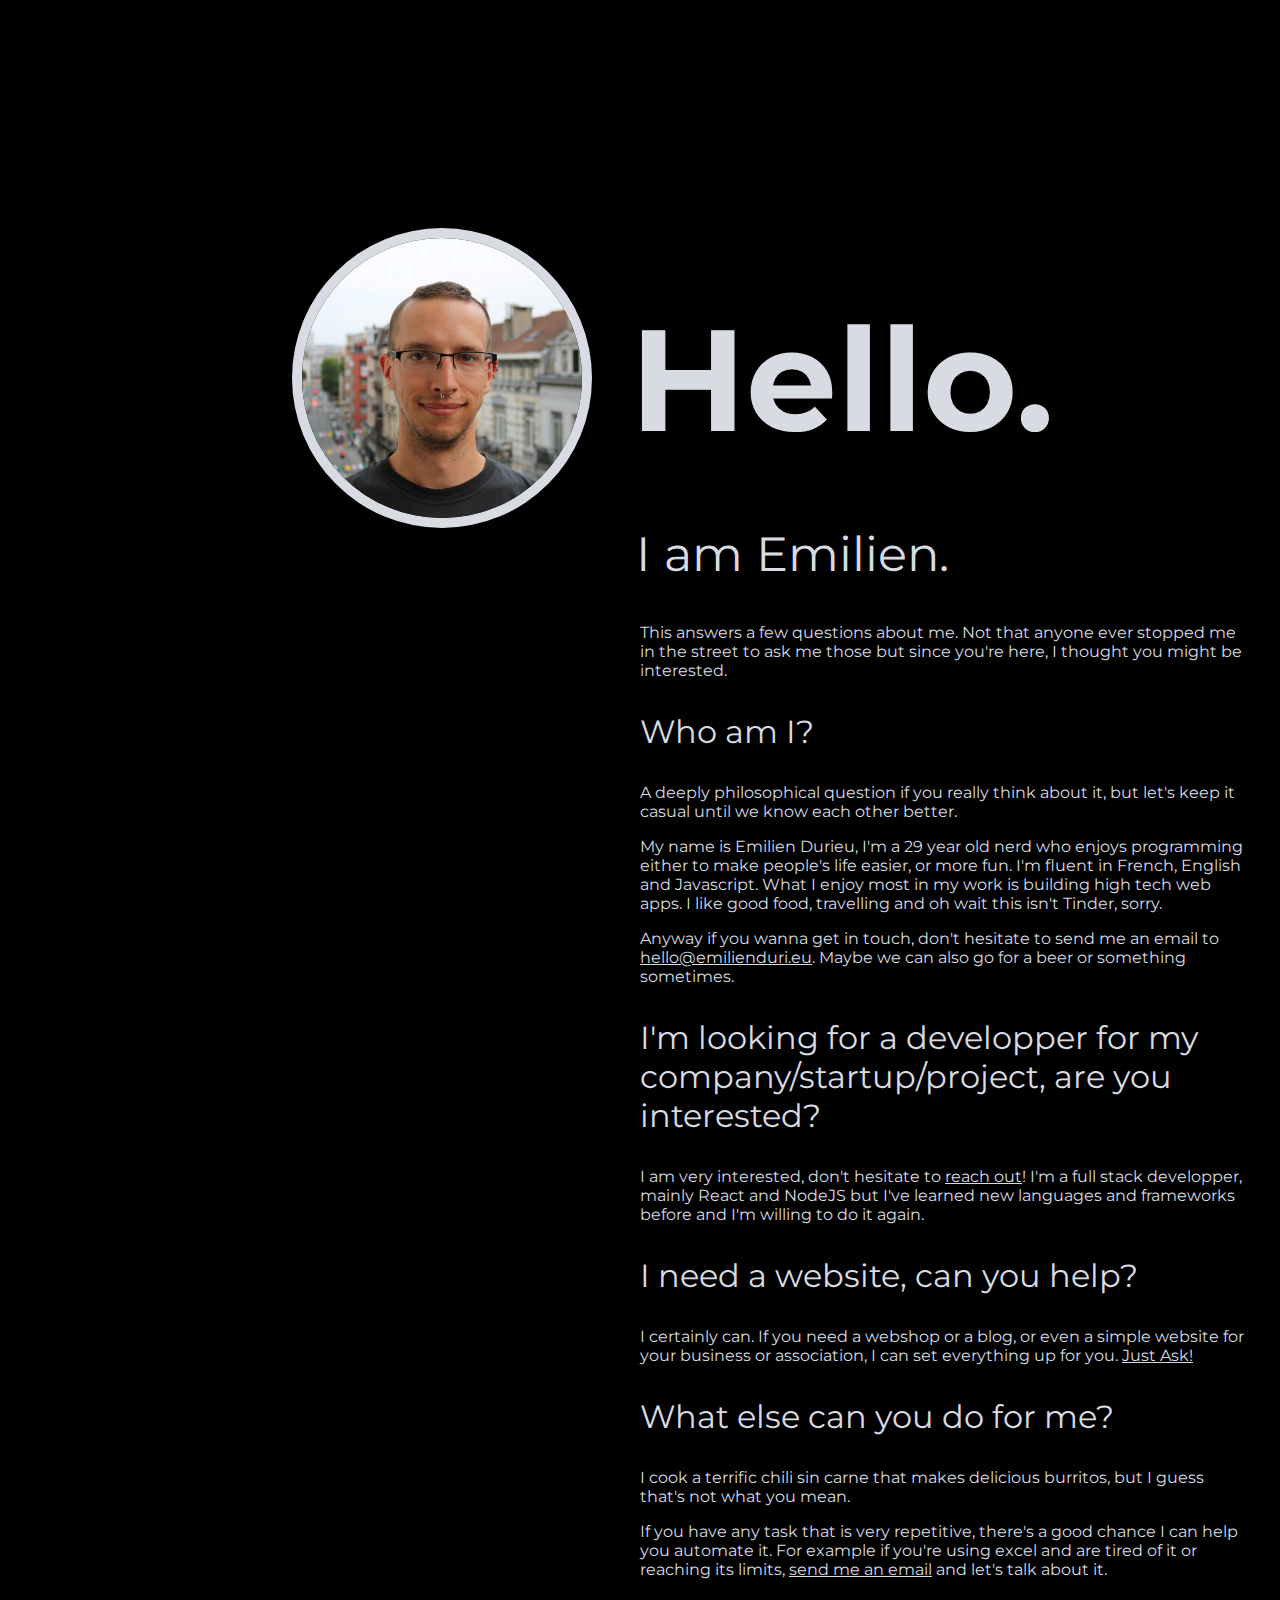
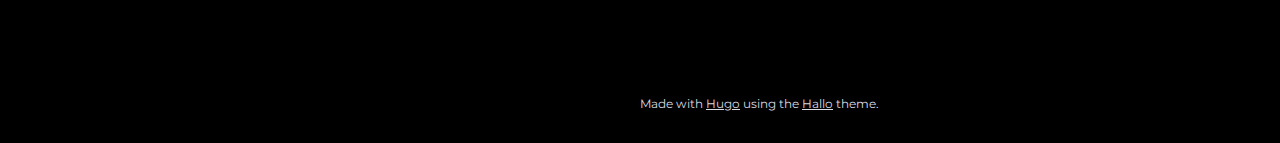
==== index.html @ 4c17c82b "rebuilding site lundi 4 mai 2020, 03:08:09 (UTC+0200)" ====
<!DOCTYPE html>
<html lang="en-us"><head>
	<meta name="generator" content="Hugo 0.69.2" />
    <meta charset="UTF-8">
    <meta name="viewport" content="width=device-width, initial-scale=1.0">
        <meta name="description" content="">

    <title>
            Emilien Durieu
    </title>

    
    <link rel="stylesheet" href="/css/style.css">

    <link rel="stylesheet" href="https://fonts.googleapis.com/css?family=Montserrat:400,700">
    <link rel="stylesheet" href="https://use.fontawesome.com/releases/v5.8.1/css/all.css" integrity="sha384-50oBUHEmvpQ+1lW4y57PTFmhCaXp0ML5d60M1M7uH2+nqUivzIebhndOJK28anvf" crossorigin="anonymous">

    
    <link rel="apple-touch-icon" sizes="180x180" href="/apple-touch-icon.png">
    <link rel="icon" type="image/png" sizes="32x32" href="/favicon-32x32.png">
    <link rel="icon" type="image/png" sizes="16x16" href="/favicon-16x16.png">
    <link rel="manifest" href="/site.webmanifest">

    
    <link href="/index.xml" rel="alternate" type="application/rss+xml" title="Emilien Durieu" />

    
        
    
</head>
<body>

<main>
    <div class="block introduction">
        <div class="column left">
            <img src="images/portrait.jpg" class="portrait" alt="Portrait" />
        </div>
        <div class="column right"><h1>Hello.</h1><h2>I am Emilien.</h2>
            <p><header>
  <p>This answers a few questions about me. Not that anyone ever stopped me in the street to ask me those but since
    you're here, I thought you might be
    interested.</p>
</header>
<section>
  <h3>Who am I?</h3>
  <p>A deeply philosophical question if you really think about it, but let's keep it casual until we know each other
    better.</p>
  <p>My name is Emilien Durieu, I'm a 29 year old nerd who enjoys programming either to make people's life easier,
    or
    more fun. I'm fluent in French, English and Javascript.
    What I enjoy most in my work is building high tech web apps.
    I like good food, travelling and oh wait this isn't Tinder, sorry.
  </p>
  <p>Anyway if you wanna get in touch, don't hesitate to send me an email
    to
    <a
      href="mailto:hello@emilienduri.eu?subject=I%20have%20a%20problem%20that%20I%20think%20can%20be%20solved%20by%20a%20programmer">hello@emilienduri.eu</a>.
    Maybe we can also go for a beer or something sometimes.
  </p>
</section>
<section>
  <h3>I'm looking for a developper for my company/startup/project, are you interested?</h3>
  <p>I am very interested, don't hesitate to <a href="mailto:hello@emilienduri.eu?subject=">reach out</a>! I'm a
    full
    stack developper, mainly React and NodeJS but I've learned new languages and frameworks before and I'm willing
    to do it again.</p>
</section>
<section>
  <h3>I need a website, can you help?</h3>
  <p>I certainly can. If you need a webshop or a blog, or even a simple website for your business or association, I
    can set everything up for you. <a href="mailto:hello@emilienduri.eu?subject=Put%20me%20on%20the%20Internet">Just
      Ask!</a></p>
</section>
<section>
  <h3>What else can you do for me?</h3>
  <p>I cook a terrific chili sin carne that makes delicious burritos, but I guess that's not what you mean.</p>
  <p>If you have any task that is very repetitive, there's a good chance I can help you automate it. For example if
    you're using
    excel and are tired of it or reaching its limits, <a
      href="mailto:hello@emilienduri.eu?subject=Bloody%20Exc-hell">send me an email</a> and let's talk about it.</p>
</section>
</p>

            <div class="links"><a rel="me" href="https://github.com/EmilienD" title="Github">
                        <span class="fab fa-github"></span>
                    </a><a rel="me" href="www.linkedin.com/in/emilien-durieu-802105133" title="LinkedIn">
                        <span class="fab fa-linkedin"></span>
                    </a></div>
        </div>
    </div></main>

<footer>
    <div class="column"></div>
    <div class="column">
        Made with <a href='https://gohugo.io'>Hugo</a> using the <a href='https://github.com/EmielH/hallo-hugo/'>Hallo</a> theme.
    </div>
</footer></body>
</html>
---- css/style.css ----
html,body{color:#D8DBE2;margin:1rem;padding:0}html{font-family:Montserrat,"Helvetica Neue","Segoe UI",Helvetica,Arial,sans-serif;font-size:16px;overflow-y:auto}body{background-color:#000}a{-webkit-transition:color 0.2s ease-out;-moz-transition:color 0.2s ease-out;transition:color 0.2s ease-out;color:#D8DBE2}a:hover{color:#58A4B0}h1{font-size:9rem}h2{font-size:3rem;font-weight:normal}h3{font-size:2rem;font-weight:normal}@media screen and (max-width: 992px){h1{font-size:15vw}h2{font-size:2.5rem}}img.portrait{box-sizing:border-box;border-radius:50%;border:10px solid #D8DBE2;margin:2em 3em;width:100%;height:auto;max-width:300px;max-height:300px}.column{flex:1}main .block{display:flex}main .block.introduction{margin-top:20vh;min-height:calc(100vh - 20vh)}main .column.left{text-align:end}main .column.right h1{margin-left:-10px;margin-bottom:0.4em}main .column.right h2{margin-left:-4px;margin-top:0}main .column.right .links{margin-top:2.5rem;font-size:1.5rem}main .column.right .links a{margin-right:0.5rem;text-decoration:none}@media screen and (max-width: 992px){main .block{flex-direction:column}main .block.introduction{margin-top:0}main .column.left{text-align:center}main .column.right h1{margin-top:0}main img.portrait{margin:0}}footer{display:flex;margin-top:3rem;font-size:0.75rem}@media screen and (max-width: 992px){footer{flex-direction:column}}
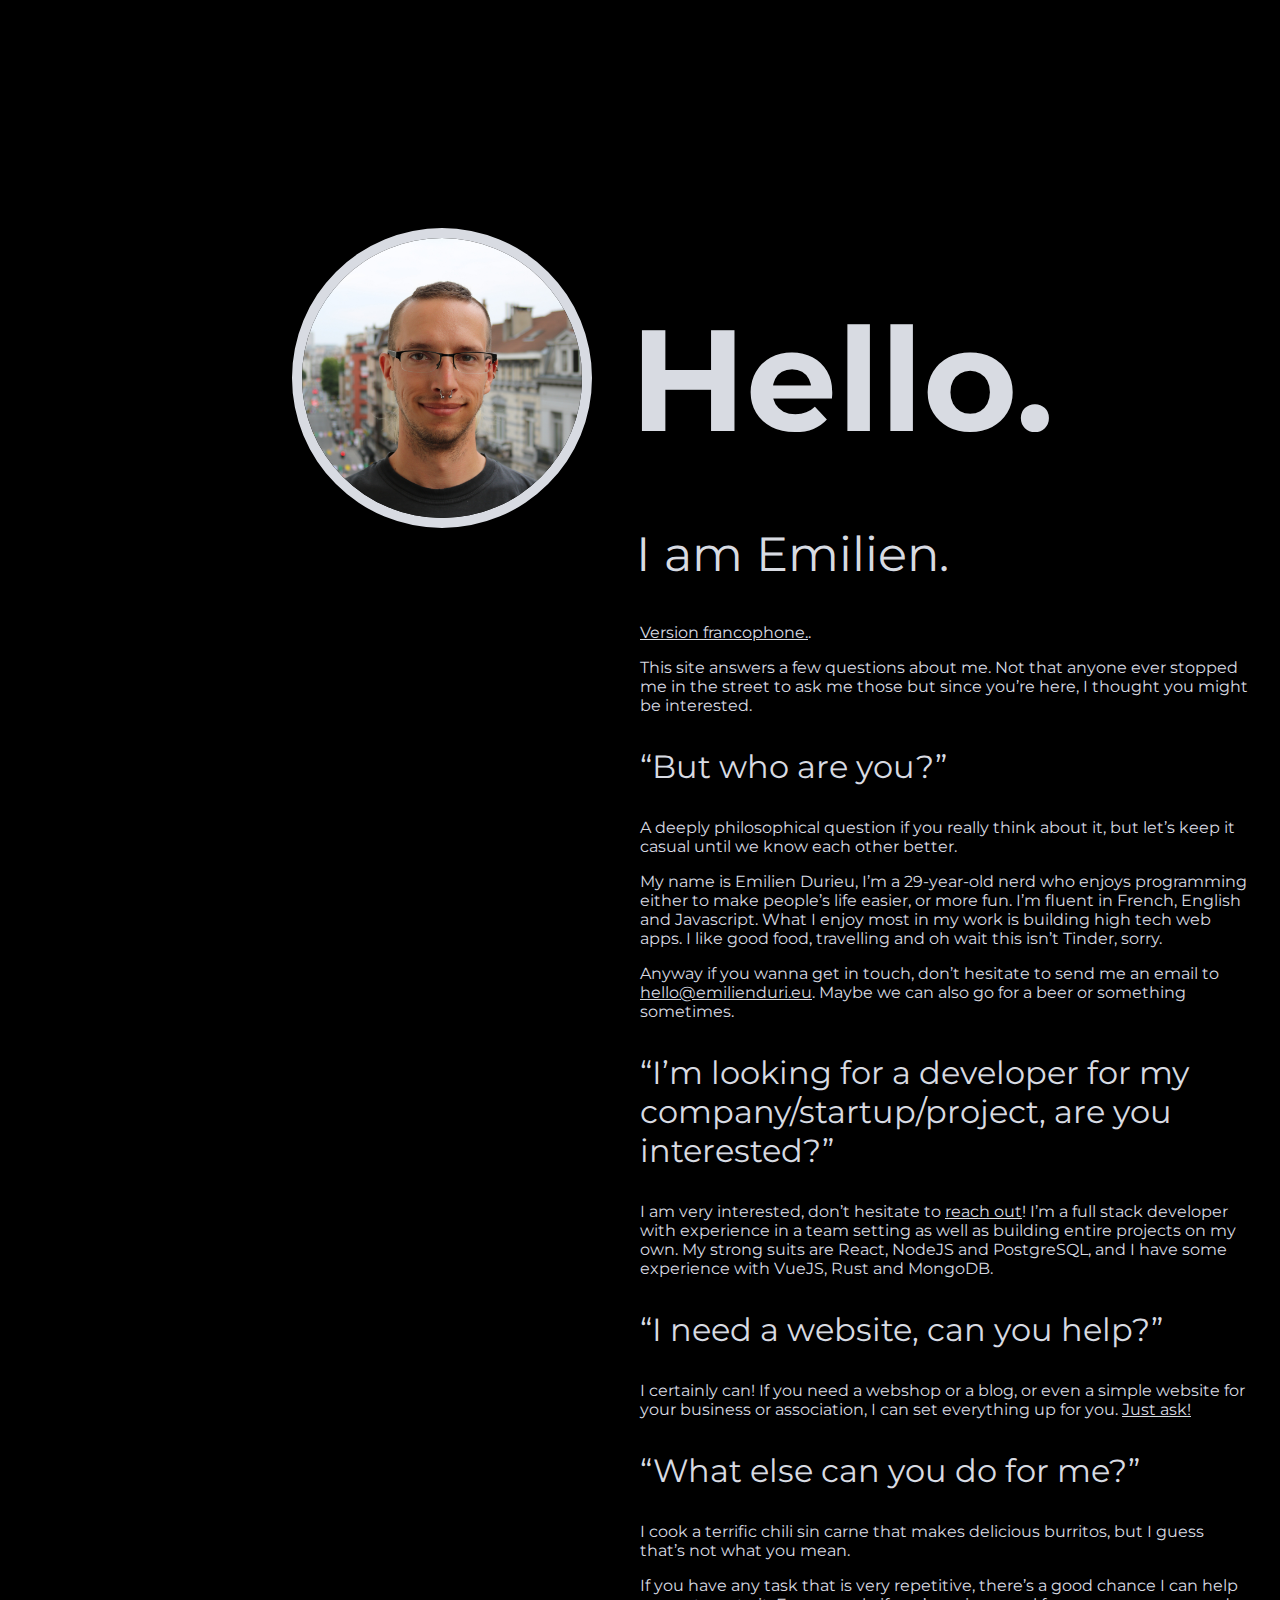
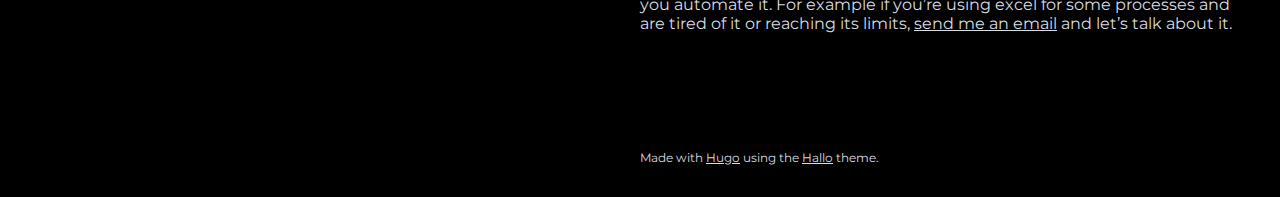
==== commit 119b0d82: "rebuilding site lundi 4 mai 2020, 13:33:32 (UTC+0200)" ====
--- a/index.html
+++ b/index.html
@@ -36,49 +36,35 @@
             <img src="images/portrait.jpg" class="portrait" alt="Portrait" />
         </div>
         <div class="column right"><h1>Hello.</h1><h2>I am Emilien.</h2>
-            <p><header>
-  <p>This answers a few questions about me. Not that anyone ever stopped me in the street to ask me those but since
-    you're here, I thought you might be
-    interested.</p>
-</header>
-<section>
-  <h3>Who am I?</h3>
-  <p>A deeply philosophical question if you really think about it, but let's keep it casual until we know each other
-    better.</p>
-  <p>My name is Emilien Durieu, I'm a 29 year old nerd who enjoys programming either to make people's life easier,
-    or
-    more fun. I'm fluent in French, English and Javascript.
-    What I enjoy most in my work is building high tech web apps.
-    I like good food, travelling and oh wait this isn't Tinder, sorry.
-  </p>
-  <p>Anyway if you wanna get in touch, don't hesitate to send me an email
-    to
-    <a
-      href="mailto:hello@emilienduri.eu?subject=I%20have%20a%20problem%20that%20I%20think%20can%20be%20solved%20by%20a%20programmer">hello@emilienduri.eu</a>.
-    Maybe we can also go for a beer or something sometimes.
-  </p>
-</section>
-<section>
-  <h3>I'm looking for a developper for my company/startup/project, are you interested?</h3>
-  <p>I am very interested, don't hesitate to <a href="mailto:hello@emilienduri.eu?subject=">reach out</a>! I'm a
-    full
-    stack developper, mainly React and NodeJS but I've learned new languages and frameworks before and I'm willing
-    to do it again.</p>
-</section>
-<section>
-  <h3>I need a website, can you help?</h3>
-  <p>I certainly can. If you need a webshop or a blog, or even a simple website for your business or association, I
-    can set everything up for you. <a href="mailto:hello@emilienduri.eu?subject=Put%20me%20on%20the%20Internet">Just
-      Ask!</a></p>
-</section>
-<section>
-  <h3>What else can you do for me?</h3>
-  <p>I cook a terrific chili sin carne that makes delicious burritos, but I guess that's not what you mean.</p>
-  <p>If you have any task that is very repetitive, there's a good chance I can help you automate it. For example if
-    you're using
-    excel and are tired of it or reaching its limits, <a
-      href="mailto:hello@emilienduri.eu?subject=Bloody%20Exc-hell">send me an email</a> and let's talk about it.</p>
-</section>
+            <p>
+<p><a href="/fr">Version francophone.</a>.</p>
+<p>This site answers a few questions about me. Not that anyone ever stopped me in the street to ask me those but since
+you&rsquo;re here, I thought you might be
+interested.</p>
+<h3 id="but-who-are-you">&ldquo;But who are you?&rdquo;</h3>
+<p>A deeply philosophical question if you really think about it, but let&rsquo;s keep it casual until we know each other
+better.</p>
+<p>My name is Emilien Durieu, I&rsquo;m a 29-year-old nerd who enjoys programming either to make people&rsquo;s life easier,
+or more fun.
+I&rsquo;m fluent in French, English and Javascript.
+What I enjoy most in my work is building high tech web apps.
+I like good food, travelling and oh wait this isn&rsquo;t Tinder, sorry.</p>
+<p>Anyway if you wanna get in touch, don&rsquo;t hesitate to send me an email
+to <a href="mailto:hello@emilienduri.eu?subject=I%20have%20a%20problem%20that%20I%20think%20can%20be%20solved%20by%20a%20programmer">hello@emilienduri.eu</a>.
+Maybe we can also go for a beer or something sometimes.</p>
+<h3 id="im-looking-for-a-developer-for-my-companystartupproject-are-you-interested">&ldquo;I&rsquo;m looking for a developer for my company/startup/project, are you interested?&rdquo;</h3>
+<p>I am very interested, don&rsquo;t hesitate to <a href="mailto:hello@emilienduri.eu?subject=Looking%20for%20a%20dev">reach out</a>!
+I&rsquo;m a full stack developer with experience in a team setting as well as building entire projects on my own.
+My strong suits are React, NodeJS and PostgreSQL, and I have some experience with VueJS, Rust and MongoDB.</p>
+<h3 id="i-need-a-website-can-you-help">&ldquo;I need a website, can you help?&rdquo;</h3>
+<p>I certainly can! If you need a webshop or a blog, or even a simple website for your business or association, I
+can set everything up for you. <a href="mailto:hello@emilienduri.eu?subject=Put%20me%20on%20the%20Internet">Just ask!</a></p>
+<h3 id="what-else-can-you-do-for-me">&ldquo;What else can you do for me?&rdquo;</h3>
+<p>I cook a terrific chili sin carne that makes delicious burritos, but I guess that&rsquo;s not what you mean.</p>
+<p>If you have any task that is very repetitive, there&rsquo;s a good chance I can help you automate it.
+For example if you&rsquo;re using excel for some processes and are tired of it or reaching its limits, <a href="mailto:hello@emilienduri.eu?subject=Bloody%20Exc-hell">send me an email</a> and let&rsquo;s talk about it.</p>
+
+
 </p>
 
             <div class="links"><a rel="me" href="https://github.com/EmilienD" title="Github">
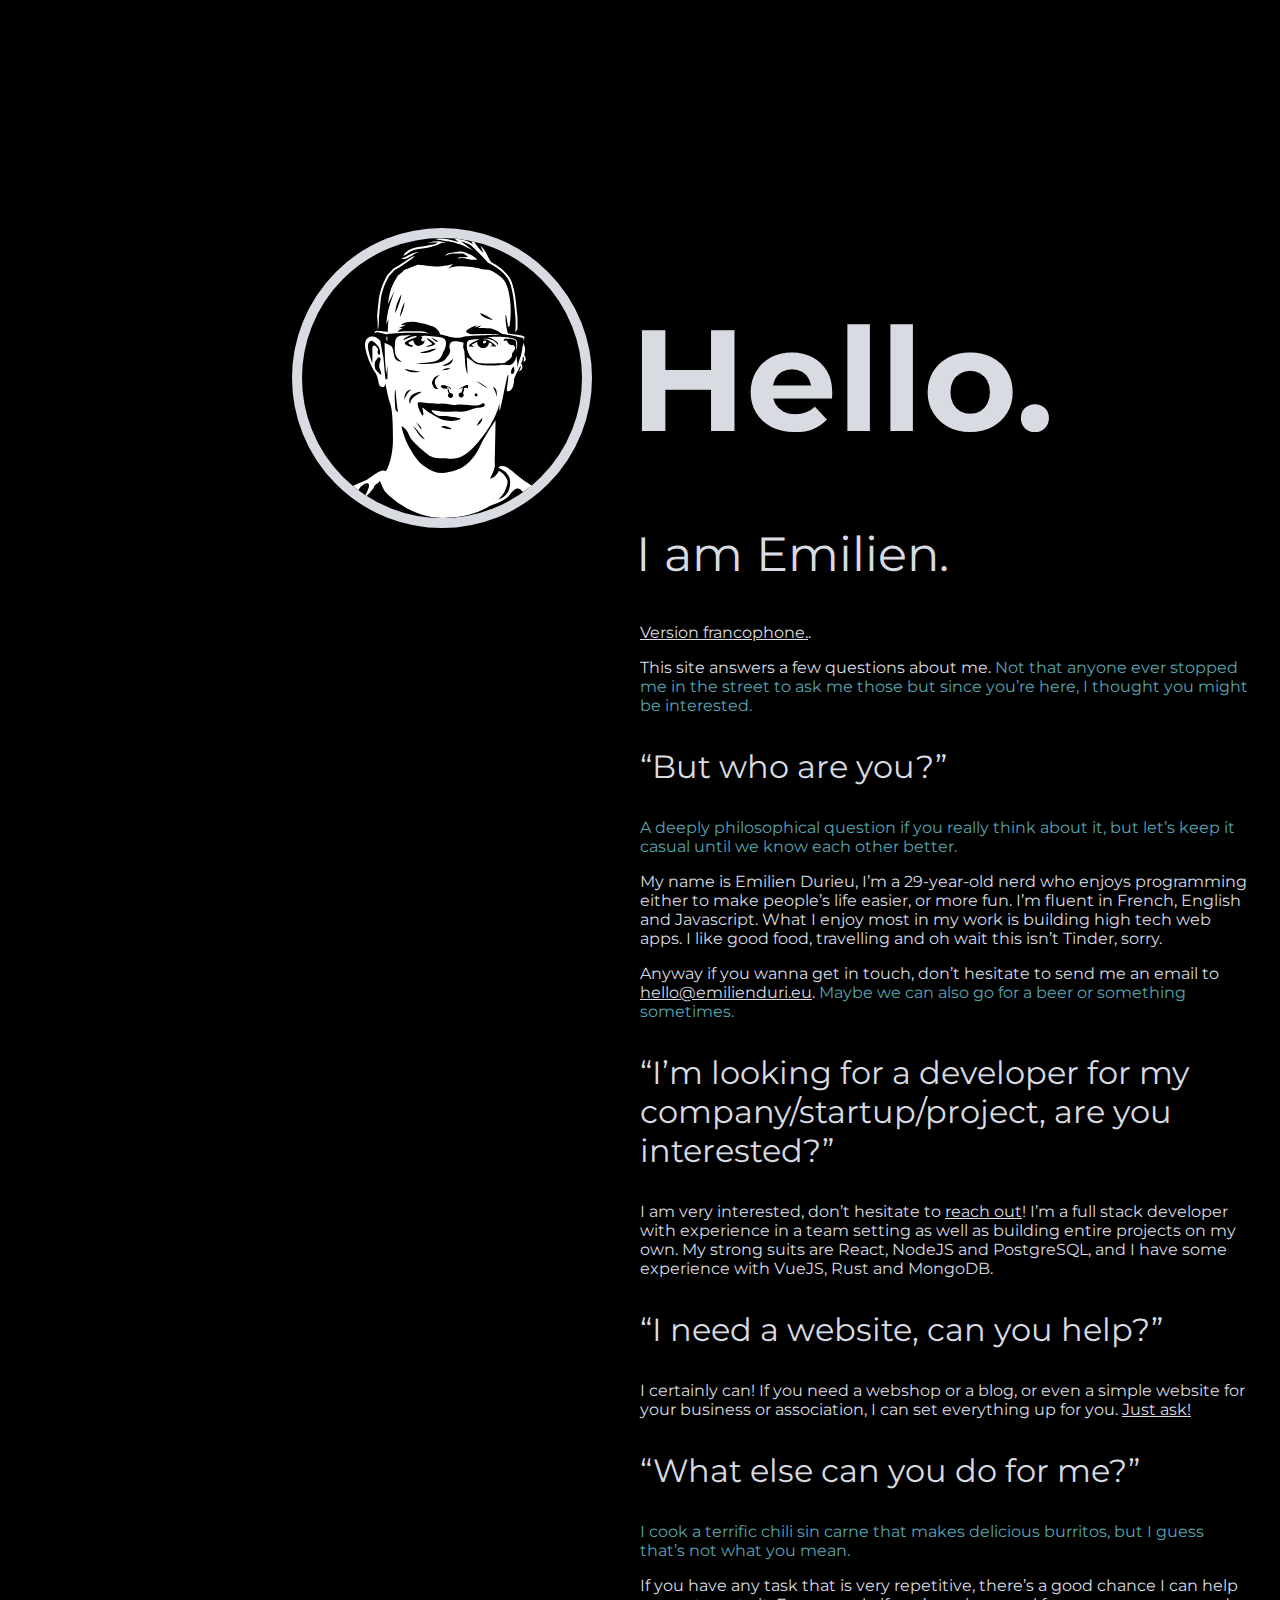
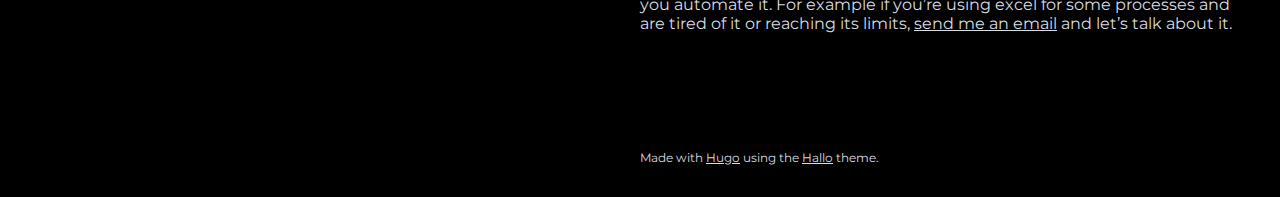
==== commit 55ba885a: "rebuilding site dimanche 10 mai 2020, 17:46:15 (UTC+0200)" ====
--- a/index.html
+++ b/index.html
@@ -31,27 +31,33 @@
 <body>
 
 <main>
-    <div class="block introduction">
-        <div class="column left">
-            <img src="images/portrait.jpg" class="portrait" alt="Portrait" />
-        </div>
-        <div class="column right"><h1>Hello.</h1><h2>I am Emilien.</h2>
-            <p>
+  <div class="block introduction">
+    <div class="column left">
+      <img src="/images/Emilien.svg" class="portrait" alt="Portrait" />
+    </div>
+    <div class="column right"><h1>Hello.</h1><h2>I am Emilien.</h2>
+      <p><style>
+  em {
+    font-style: normal;
+    color: #58A4B0;
+  }
+
+</style>
+
+
 <p><a href="/fr">Version francophone.</a>.</p>
-<p>This site answers a few questions about me. Not that anyone ever stopped me in the street to ask me those but since
-you&rsquo;re here, I thought you might be
-interested.</p>
+<p>This site answers a few questions about me.
+<em>Not that anyone ever stopped me in the street to ask me those but since you&rsquo;re here, I thought you might be interested.</em></p>
 <h3 id="but-who-are-you">&ldquo;But who are you?&rdquo;</h3>
-<p>A deeply philosophical question if you really think about it, but let&rsquo;s keep it casual until we know each other
-better.</p>
+<p><em>A deeply philosophical question if you really think about it, but let&rsquo;s keep it casual until we know each other better.</em></p>
 <p>My name is Emilien Durieu, I&rsquo;m a 29-year-old nerd who enjoys programming either to make people&rsquo;s life easier,
 or more fun.
 I&rsquo;m fluent in French, English and Javascript.
 What I enjoy most in my work is building high tech web apps.
 I like good food, travelling and oh wait this isn&rsquo;t Tinder, sorry.</p>
 <p>Anyway if you wanna get in touch, don&rsquo;t hesitate to send me an email
-to <a href="mailto:hello@emilienduri.eu?subject=I%20have%20a%20problem%20that%20I%20think%20can%20be%20solved%20by%20a%20programmer">hello@emilienduri.eu</a>.
-Maybe we can also go for a beer or something sometimes.</p>
+to <a href="mailto:hello@emilienduri.eu?subject=Looking%20for%20a%20dev">hello@emilienduri.eu</a>.
+<em>Maybe we can also go for a beer or something sometimes.</em></p>
 <h3 id="im-looking-for-a-developer-for-my-companystartupproject-are-you-interested">&ldquo;I&rsquo;m looking for a developer for my company/startup/project, are you interested?&rdquo;</h3>
 <p>I am very interested, don&rsquo;t hesitate to <a href="mailto:hello@emilienduri.eu?subject=Looking%20for%20a%20dev">reach out</a>!
 I&rsquo;m a full stack developer with experience in a team setting as well as building entire projects on my own.
@@ -60,20 +66,20 @@
 <p>I certainly can! If you need a webshop or a blog, or even a simple website for your business or association, I
 can set everything up for you. <a href="mailto:hello@emilienduri.eu?subject=Put%20me%20on%20the%20Internet">Just ask!</a></p>
 <h3 id="what-else-can-you-do-for-me">&ldquo;What else can you do for me?&rdquo;</h3>
-<p>I cook a terrific chili sin carne that makes delicious burritos, but I guess that&rsquo;s not what you mean.</p>
+<p><em>I cook a terrific chili sin carne that makes delicious burritos, but I guess that&rsquo;s not what you mean.</em></p>
 <p>If you have any task that is very repetitive, there&rsquo;s a good chance I can help you automate it.
 For example if you&rsquo;re using excel for some processes and are tired of it or reaching its limits, <a href="mailto:hello@emilienduri.eu?subject=Bloody%20Exc-hell">send me an email</a> and let&rsquo;s talk about it.</p>
 
 
 </p>
 
-            <div class="links"><a rel="me" href="https://github.com/EmilienD" title="Github">
-                        <span class="fab fa-github"></span>
-                    </a><a rel="me" href="www.linkedin.com/in/emilien-durieu-802105133" title="LinkedIn">
-                        <span class="fab fa-linkedin"></span>
-                    </a></div>
-        </div>
-    </div></main>
+      <div class="links"><a rel="me" href="https://github.com/EmilienD" title="Github">
+          <span class="fab fa-github"></span>
+        </a><a rel="me" href="www.linkedin.com/in/emilien-durieu-802105133" title="LinkedIn">
+          <span class="fab fa-linkedin"></span>
+        </a></div>
+    </div>
+  </div></main>
 
 <footer>
     <div class="column"></div>
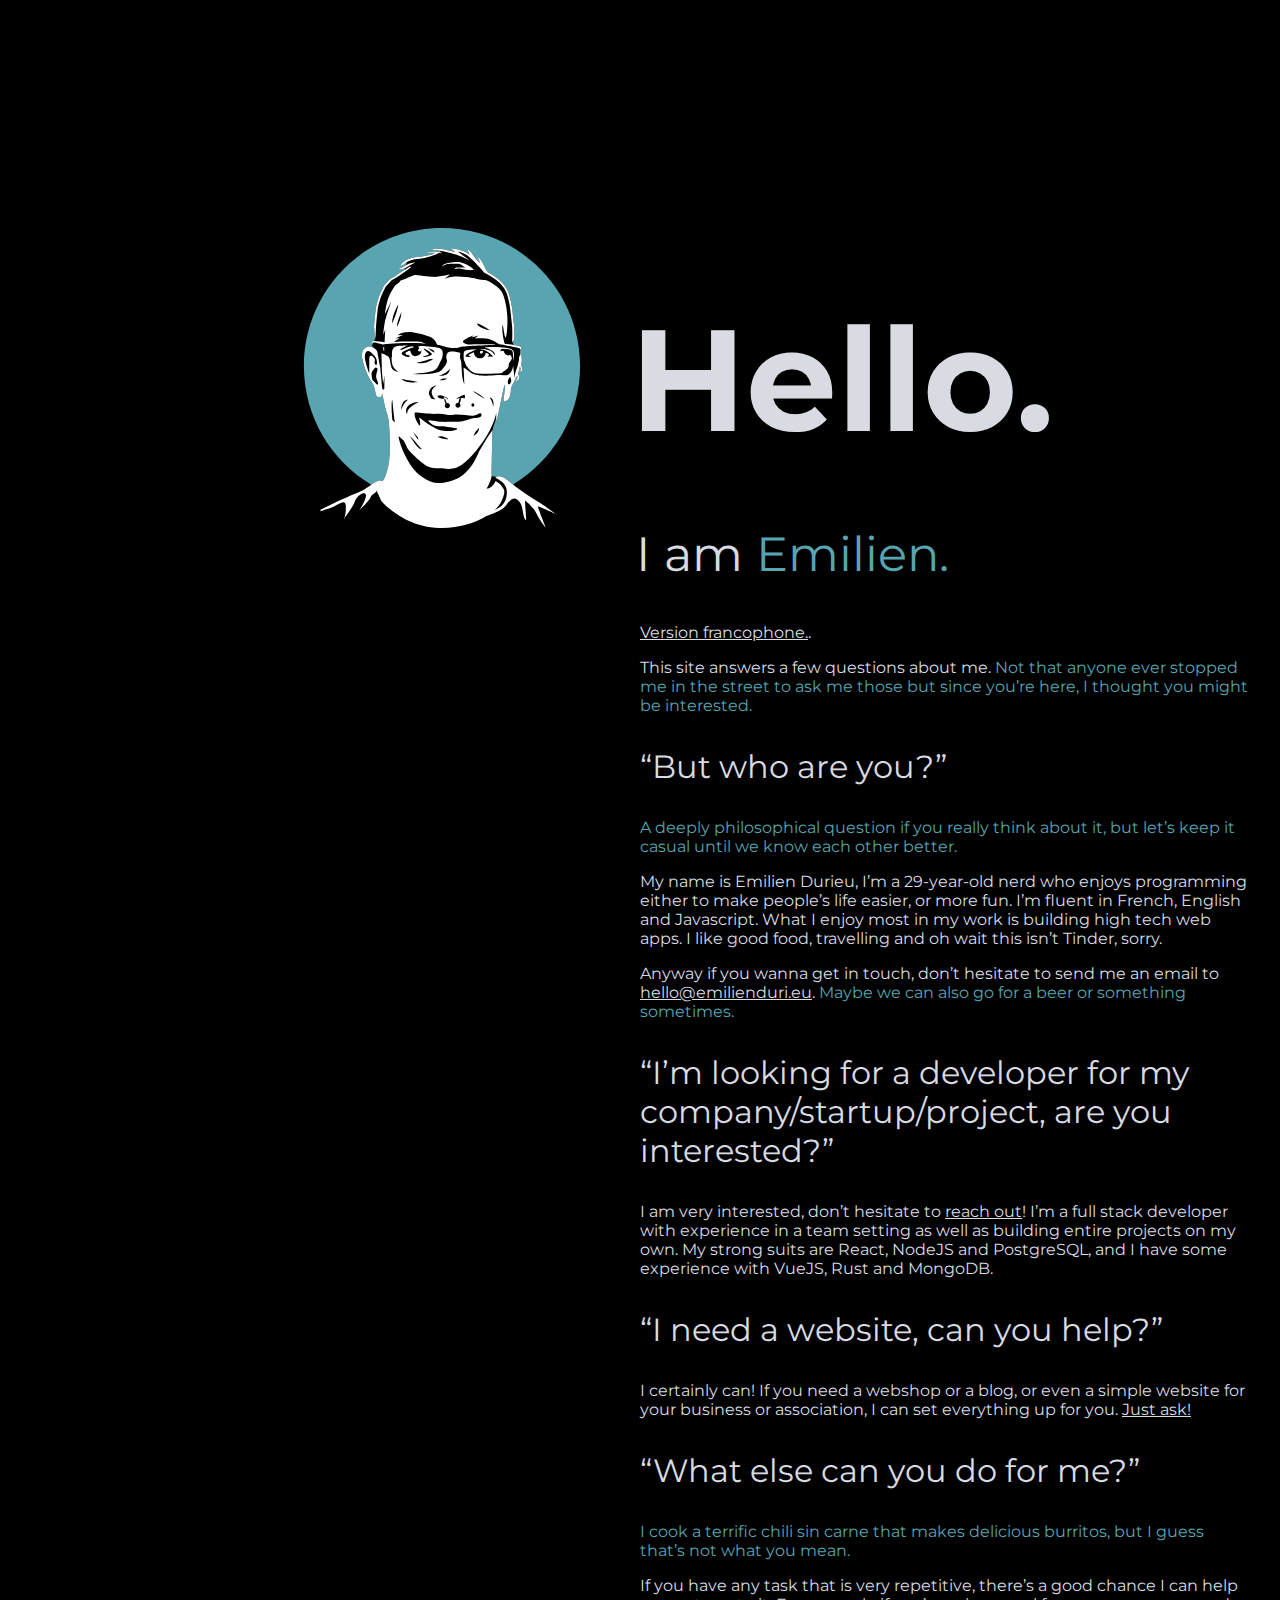
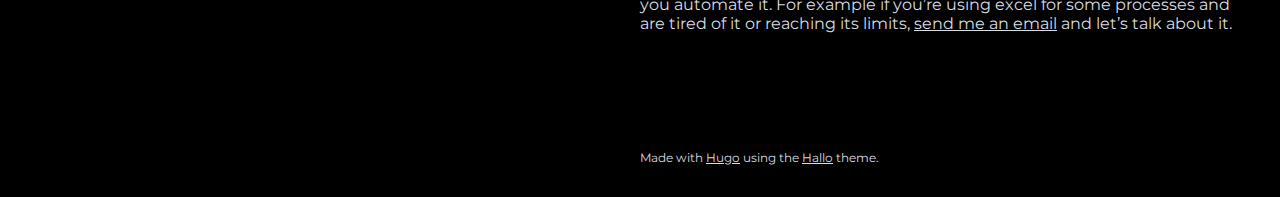
==== commit 579f9e99: "rebuilding site dimanche 10 mai 2020, 19:21:46 (UTC+0200)" ====
--- a/index.html
+++ b/index.html
@@ -33,18 +33,10 @@
 <main>
   <div class="block introduction">
     <div class="column left">
-      <img src="/images/Emilien.svg" class="portrait" alt="Portrait" />
+      <img src="/images/Emilien2coul.svg" class="portrait" alt="Portrait" />
     </div>
-    <div class="column right"><h1>Hello.</h1><h2>I am Emilien.</h2>
-      <p><style>
-  em {
-    font-style: normal;
-    color: #58A4B0;
-  }
-
-</style>
-
-
+    <div class="column right"><h1>Hello.</h1><h2>I am <em>Emilien.</em></h2>
+      <p>
 <p><a href="/fr">Version francophone.</a>.</p>
 <p>This site answers a few questions about me.
 <em>Not that anyone ever stopped me in the street to ask me those but since you&rsquo;re here, I thought you might be interested.</em></p>
--- a/css/style.css
+++ b/css/style.css
@@ -1 +1 @@
-html,body{color:#D8DBE2;margin:1rem;padding:0}html{font-family:Montserrat,"Helvetica Neue","Segoe UI",Helvetica,Arial,sans-serif;font-size:16px;overflow-y:auto}body{background-color:#000}a{-webkit-transition:color 0.2s ease-out;-moz-transition:color 0.2s ease-out;transition:color 0.2s ease-out;color:#D8DBE2}a:hover{color:#58A4B0}h1{font-size:9rem}h2{font-size:3rem;font-weight:normal}h3{font-size:2rem;font-weight:normal}@media screen and (max-width: 992px){h1{font-size:15vw}h2{font-size:2.5rem}}img.portrait{box-sizing:border-box;border-radius:50%;border:10px solid #D8DBE2;margin:2em 3em;width:100%;height:auto;max-width:300px;max-height:300px}.column{flex:1}main .block{display:flex}main .block.introduction{margin-top:20vh;min-height:calc(100vh - 20vh)}main .column.left{text-align:end}main .column.right h1{margin-left:-10px;margin-bottom:0.4em}main .column.right h2{margin-left:-4px;margin-top:0}main .column.right .links{margin-top:2.5rem;font-size:1.5rem}main .column.right .links a{margin-right:0.5rem;text-decoration:none}@media screen and (max-width: 992px){main .block{flex-direction:column}main .block.introduction{margin-top:0}main .column.left{text-align:center}main .column.right h1{margin-top:0}main img.portrait{margin:0}}footer{display:flex;margin-top:3rem;font-size:0.75rem}@media screen and (max-width: 992px){footer{flex-direction:column}}
+html,body{color:#D8DBE2;margin:1rem;padding:0}html{font-family:Montserrat,"Helvetica Neue","Segoe UI",Helvetica,Arial,sans-serif;font-size:16px;overflow-y:auto}body{background-color:#000}a{-webkit-transition:color 0.2s ease-out;-moz-transition:color 0.2s ease-out;transition:color 0.2s ease-out;color:#D8DBE2}a:hover{color:#58A4B0}h1{font-size:9rem}h2{font-size:3rem;font-weight:normal}h3{font-size:2rem;font-weight:normal}@media screen and (max-width: 992px){h1{font-size:15vw}h2{font-size:2.5rem}}img.portrait{box-sizing:border-box;margin:2em 3em;width:100%;height:auto;max-width:300px;max-height:300px}em{font-style:normal;color:#58A4B0}.column{flex:1}main .block{display:flex}main .block.introduction{margin-top:20vh;min-height:calc(100vh - 20vh)}main .column.left{text-align:end}main .column.right h1{margin-left:-10px;margin-bottom:0.4em}main .column.right h2{margin-left:-4px;margin-top:0}main .column.right .links{margin-top:2.5rem;font-size:1.5rem}main .column.right .links a{margin-right:0.5rem;text-decoration:none}@media screen and (max-width: 992px){main .block{flex-direction:column}main .block.introduction{margin-top:0}main .column.left{text-align:center}main .column.right h1{margin-top:0}main img.portrait{margin:0}}footer{display:flex;margin-top:3rem;font-size:0.75rem}@media screen and (max-width: 992px){footer{flex-direction:column}}
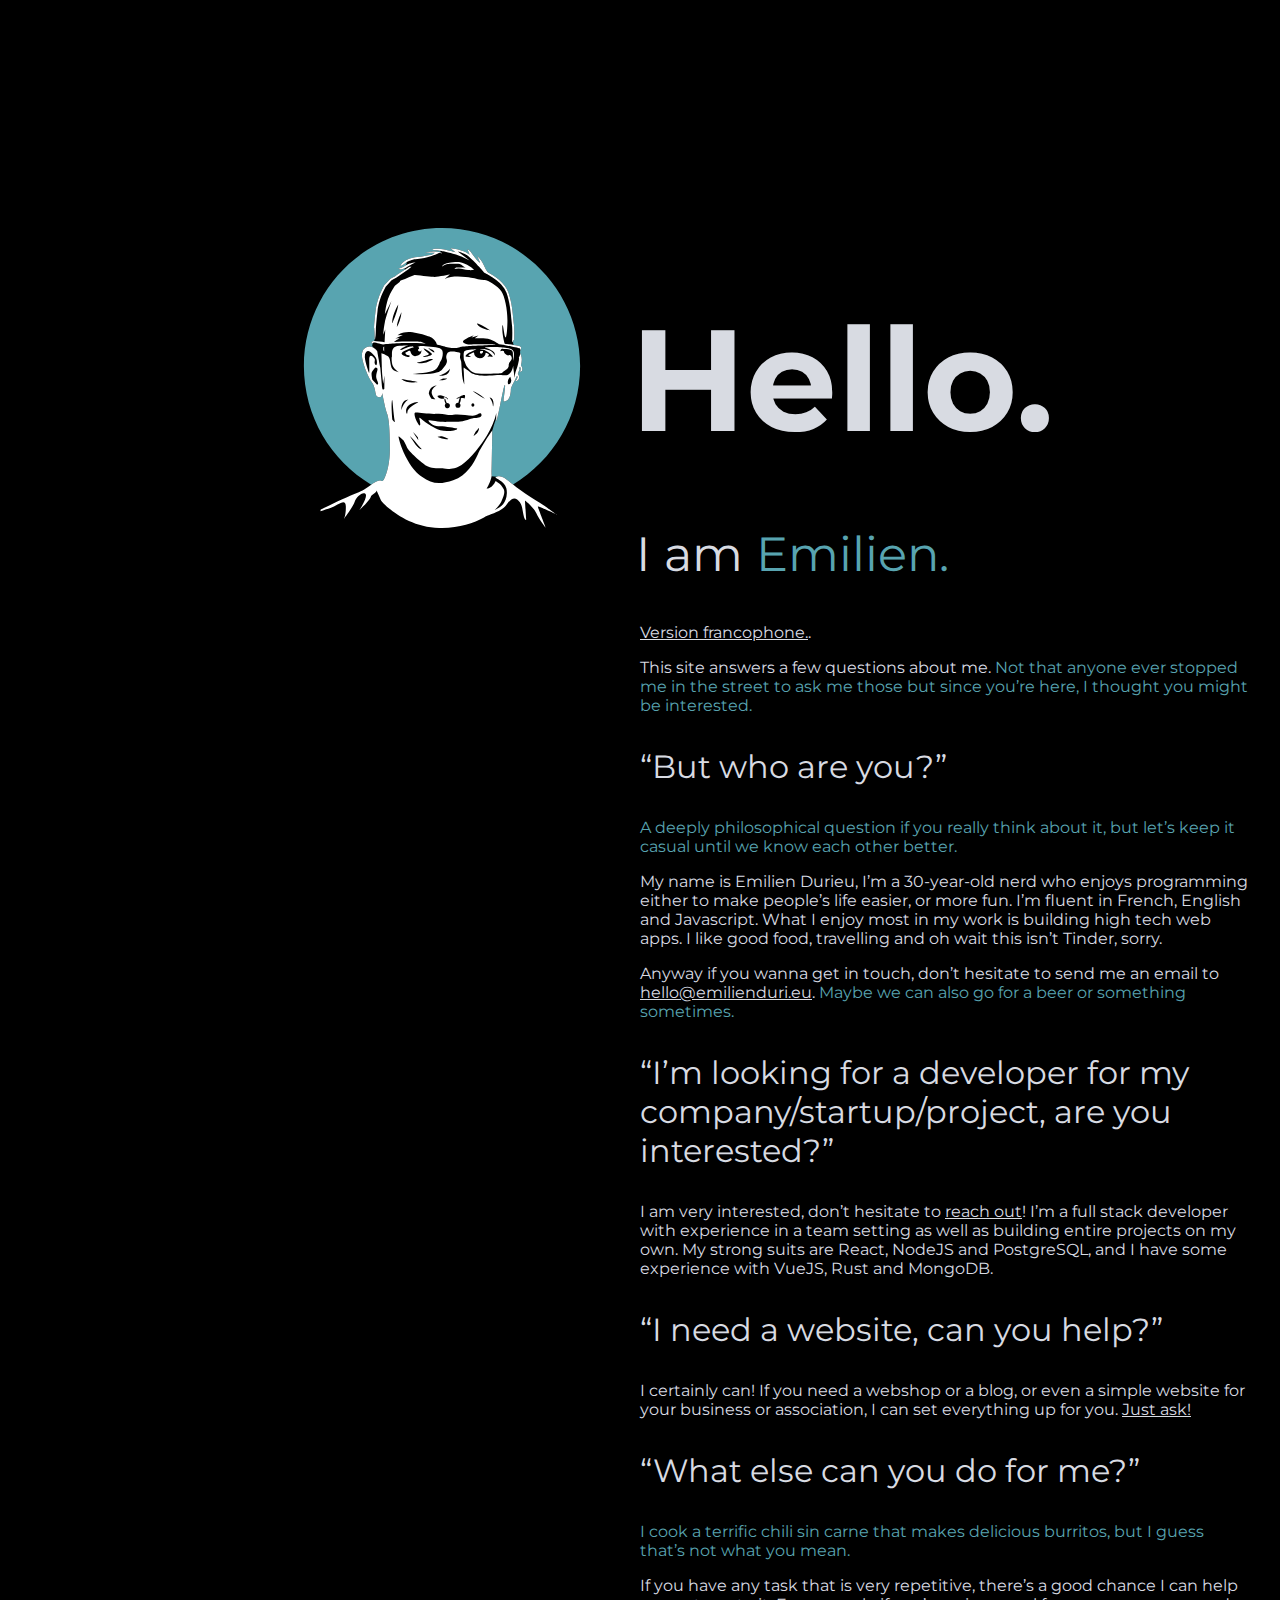
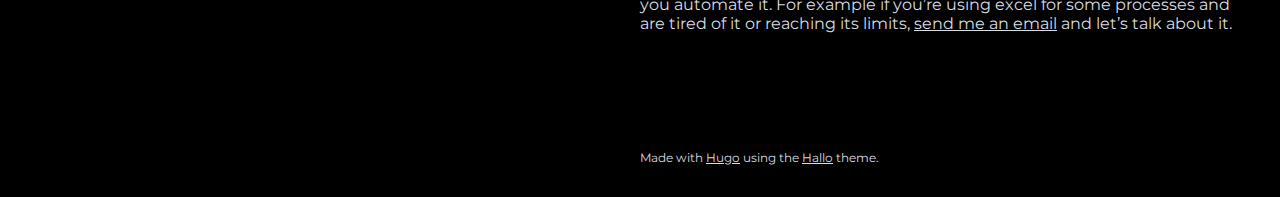
==== commit f7322845: "rebuilding site jeu 04 fév 2021 21:17:18 CET" ====
--- a/index.html
+++ b/index.html
@@ -42,7 +42,7 @@
 <em>Not that anyone ever stopped me in the street to ask me those but since you&rsquo;re here, I thought you might be interested.</em></p>
 <h3 id="but-who-are-you">&ldquo;But who are you?&rdquo;</h3>
 <p><em>A deeply philosophical question if you really think about it, but let&rsquo;s keep it casual until we know each other better.</em></p>
-<p>My name is Emilien Durieu, I&rsquo;m a 29-year-old nerd who enjoys programming either to make people&rsquo;s life easier,
+<p>My name is Emilien Durieu, I&rsquo;m a 30-year-old nerd who enjoys programming either to make people&rsquo;s life easier,
 or more fun.
 I&rsquo;m fluent in French, English and Javascript.
 What I enjoy most in my work is building high tech web apps.
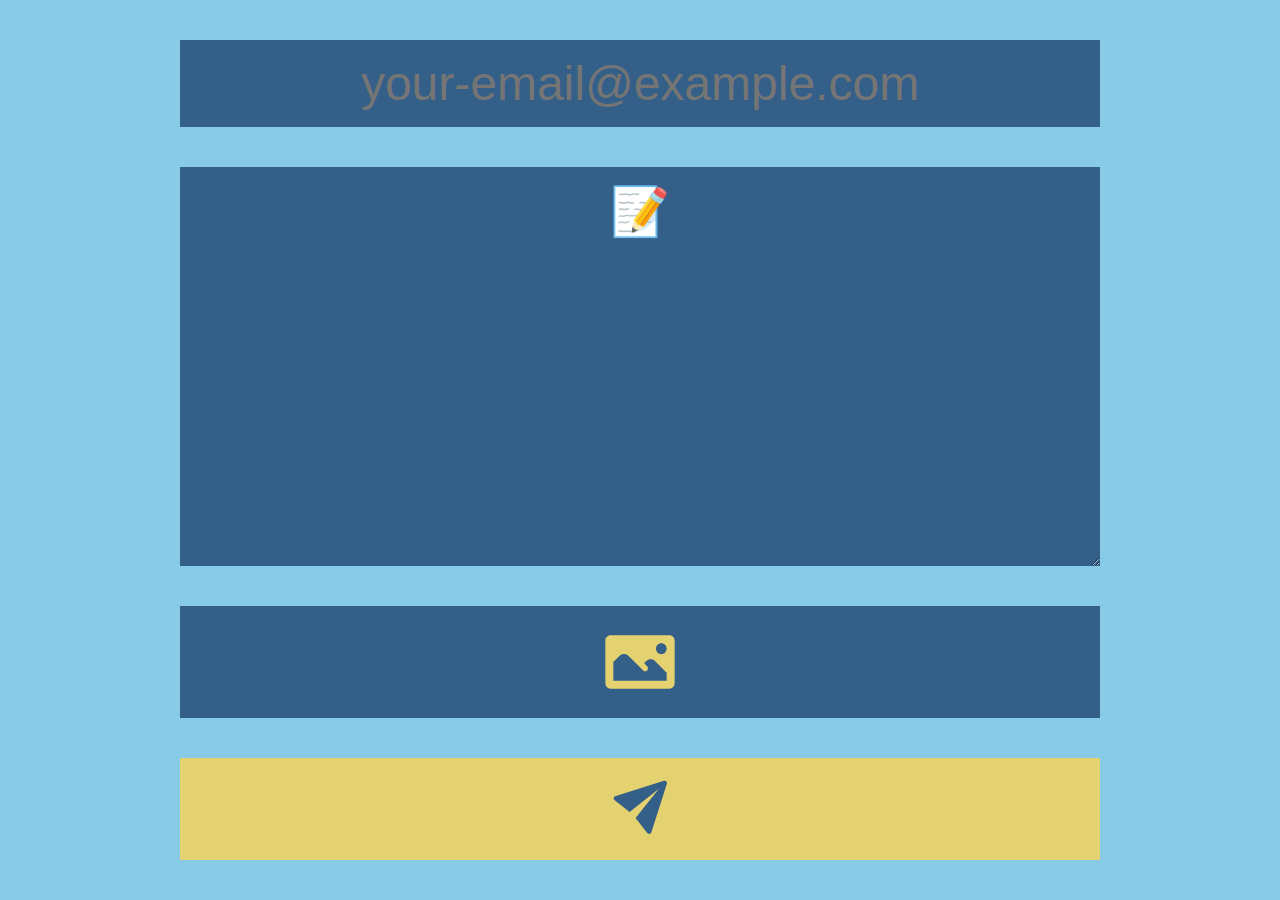
==== commit e1c2fa6d: "make website a simple netlify contact form" ====
--- a/index.html
+++ b/index.html
@@ -1,82 +1,121 @@
 <!DOCTYPE html>
-<html lang="en-us"><head>
-	<meta name="generator" content="Hugo 0.69.2" />
-    <meta charset="UTF-8">
-    <meta name="viewport" content="width=device-width, initial-scale=1.0">
-        <meta name="description" content="">
+<html>
 
-    <title>
-            Emilien Durieu
-    </title>
+<head>
+  <title>Express yourself</title>
+  <link rel="apple-touch-icon" sizes="180x180" href="/apple-touch-icon.png">
+  <link rel="icon" type="image/png" sizes="32x32" href="/favicon-32x32.png">
+  <link rel="icon" type="image/png" sizes="16x16" href="/favicon-16x16.png">
+  <link rel="manifest" href="/site.webmanifest">
+  <link rel="mask-icon" href="/safari-pinned-tab.svg" color="#5bbad5">
+  <meta name="msapplication-TileColor" content="#da532c">
+  <meta name="theme-color" content="#ffffff">
+</head>
+<style>
+  body {
+    height: 100vh;
+    margin: 0;
+    font-family: sans-serif;
+    background-size: 12em;
+    --color-1: #345f88;
+    --color-2: #e3d26F;
+    --color-3: #88cbe7;
+    background-color: var(--color-3);
+  }
 
-    
-    <link rel="stylesheet" href="/css/style.css">
+  @media (prefers-color-scheme: dark) {
+    body {
+      --color-1: #0c0c0e;
+      --color-2: #e3d26F;
+      --color-3: #1e1f22;
+      3e92cc
+    }
+  }
 
-    <link rel="stylesheet" href="https://fonts.googleapis.com/css?family=Montserrat:400,700">
-    <link rel="stylesheet" href="https://use.fontawesome.com/releases/v5.8.1/css/all.css" integrity="sha384-50oBUHEmvpQ+1lW4y57PTFmhCaXp0ML5d60M1M7uH2+nqUivzIebhndOJK28anvf" crossorigin="anonymous">
+  form {
+    display: grid;
+    grid-template-rows: 1fr 5fr 1fr 1fr;
+    gap: 2.5rem;
+    padding: 2.5rem;
+    height: 100%;
+    max-width: 1000px;
+    margin: 0 auto;
+    box-sizing: border-box;
+  }
 
-    
-    <link rel="apple-touch-icon" sizes="180x180" href="/apple-touch-icon.png">
-    <link rel="icon" type="image/png" sizes="32x32" href="/favicon-32x32.png">
-    <link rel="icon" type="image/png" sizes="16x16" href="/favicon-16x16.png">
-    <link rel="manifest" href="/site.webmanifest">
+  form>* {
+    text-align: center;
+    color: var(--color-2);
+    padding: 1rem 2rem;
+    box-sizing: border-box;
+  }
 
-    
-    <link href="/index.xml" rel="alternate" type="application/rss+xml" title="Emilien Durieu" />
+  input,
+  textarea {
+    font-family: sans-serif;
+    font-size: 3rem;
+  }
 
-    
-        
-    
-</head>
-<body>
+  svg {
+    height: 5em;
+  }
 
-<main>
-  <div class="block introduction">
-    <div class="column left">
-      <img src="/images/Emilien2coul.svg" class="portrait" alt="Portrait" />
-    </div>
-    <div class="column right"><h1>Hello.</h1><h2>I am <em>Emilien.</em></h2>
-      <p>
-<p><a href="/fr">Version francophone.</a>.</p>
-<p>This site answers a few questions about me.
-<em>Not that anyone ever stopped me in the street to ask me those but since you&rsquo;re here, I thought you might be interested.</em></p>
-<h3 id="but-who-are-you">&ldquo;But who are you?&rdquo;</h3>
-<p><em>A deeply philosophical question if you really think about it, but let&rsquo;s keep it casual until we know each other better.</em></p>
-<p>My name is Emilien Durieu, I&rsquo;m a 30-year-old nerd who enjoys programming either to make people&rsquo;s life easier,
-or more fun.
-I&rsquo;m fluent in French, English and Javascript.
-What I enjoy most in my work is building high tech web apps.
-I like good food, travelling and oh wait this isn&rsquo;t Tinder, sorry.</p>
-<p>Anyway if you wanna get in touch, don&rsquo;t hesitate to send me an email
-to <a href="mailto:hello@emilienduri.eu?subject=Looking%20for%20a%20dev">hello@emilienduri.eu</a>.
-<em>Maybe we can also go for a beer or something sometimes.</em></p>
-<h3 id="im-looking-for-a-developer-for-my-companystartupproject-are-you-interested">&ldquo;I&rsquo;m looking for a developer for my company/startup/project, are you interested?&rdquo;</h3>
-<p>I am very interested, don&rsquo;t hesitate to <a href="mailto:hello@emilienduri.eu?subject=Looking%20for%20a%20dev">reach out</a>!
-I&rsquo;m a full stack developer with experience in a team setting as well as building entire projects on my own.
-My strong suits are React, NodeJS and PostgreSQL, and I have some experience with VueJS, Rust and MongoDB.</p>
-<h3 id="i-need-a-website-can-you-help">&ldquo;I need a website, can you help?&rdquo;</h3>
-<p>I certainly can! If you need a webshop or a blog, or even a simple website for your business or association, I
-can set everything up for you. <a href="mailto:hello@emilienduri.eu?subject=Put%20me%20on%20the%20Internet">Just ask!</a></p>
-<h3 id="what-else-can-you-do-for-me">&ldquo;What else can you do for me?&rdquo;</h3>
-<p><em>I cook a terrific chili sin carne that makes delicious burritos, but I guess that&rsquo;s not what you mean.</em></p>
-<p>If you have any task that is very repetitive, there&rsquo;s a good chance I can help you automate it.
-For example if you&rsquo;re using excel for some processes and are tired of it or reaching its limits, <a href="mailto:hello@emilienduri.eu?subject=Bloody%20Exc-hell">send me an email</a> and let&rsquo;s talk about it.</p>
+  form label {
+    background-size: 3em auto;
+    display: flex;
+    justify-content: center;
+    align-items: center;
+    flex-direction: column;
+  }
 
+  form>* {
+    border: 0px solid transparent;
+    background-color: var(--color-1);
+  }
 
-</p>
+  form button {
+    background-color: var(--color-2);
+  }
 
-      <div class="links"><a rel="me" href="https://github.com/EmilienD" title="Github">
-          <span class="fab fa-github"></span>
-        </a><a rel="me" href="www.linkedin.com/in/emilien-durieu-802105133" title="LinkedIn">
-          <span class="fab fa-linkedin"></span>
-        </a></div>
-    </div>
-  </div></main>
+</style>
 
-<footer>
-    <div class="column"></div>
-    <div class="column">
-        Made with <a href='https://gohugo.io'>Hugo</a> using the <a href='https://github.com/EmielH/hallo-hugo/'>Hallo</a> theme.
-    </div>
-</footer></body>
+<body class="flat dark">
+  <form name="contact" id="contactForm" data-netlify="true">
+    <input type="email" id="email" name="email" placeholder="your-email@example.com" />
+    <textarea id="message" name="message" placeholder="📝"></textarea>
+    <label><svg xmlns="http://www.w3.org/2000/svg" viewBox="0 0 30 30">
+        <path fill="var(--color-2)"
+          d="M 4 5 C 2.895 5 2 5.895 2 7 L 2 23 C 2 24.105 2.895 25 4 25 L 26 25 C 27.105 25 28 24.105 28 23 L 28 7 C 28 5.895 27.105 5 26 5 L 4 5 z M 23 8 C 24.105 8 25 8.895 25 10 C 25 11.105 24.105 12 23 12 C 21.895 12 21 11.105 21 10 C 21 8.895 21.895 8 23 8 z M 9 12.001953 C 9.61925 12.001953 10.238437 12.238437 10.710938 12.710938 L 13.972656 15.972656 L 15 17 L 16.15625 18.15625 C 16.57825 18.57825 17.259641 18.574344 17.681641 18.152344 C 18.104641 17.730344 18.104641 17.044094 17.681641 16.621094 L 16.529297 15.470703 L 17.289062 14.710938 C 18.234063 13.765937 19.765937 13.765937 20.710938 14.710938 L 25 19 L 25 22 L 5 22 L 5 15 L 7.2890625 12.710938 C 7.7615625 12.238437 8.38075 12.001953 9 12.001953 z">
+        </path>
+      </svg><input type="file" name="selfie" style="opacity: 0; position: absolute;" id="selfie" /></label>
+    <button><svg xmlns="http://www.w3.org/2000/svg" viewBox="0 0 30 30">
+        <path fill="var(--color-1)"
+          d="M 26 3 A 1 1 0 0 0 25.716797 3.0429688 A 1 1 0 0 0 25.636719 3.0683594 L 3.6503906 10.060547 L 3.6503906 10.064453 A 1 1 0 0 0 3 11 A 1 1 0 0 0 3.4824219 11.853516 L 10.164062 17.154297 L 23.373047 6.6269531 L 12.845703 19.835938 L 18.142578 26.513672 A 1 1 0 0 0 19 27 A 1 1 0 0 0 19.935547 26.349609 L 19.939453 26.349609 L 26.9375 4.34375 A 1 1 0 0 0 26.957031 4.2832031 A 1 1 0 0 0 27 4 A 1 1 0 0 0 26 3 z">
+        </path>
+      </svg></button>
+  </form>
+  <script>
+    selfie.addEventListener('input', (e) => {
+      const parent = e.target.parentElement
+      parent.style.backgroundImage = ""
+      if (parent.querySelector('label a')) {
+        parent.querySelector('a').remove()
+      }
+
+      const file = e.target.files[0];
+      const url = URL.createObjectURL(file)
+      if (/^image\/.+/.test(file.type)) {
+        parent.style.backgroundImage = `url(${url})`
+      } else {
+        const link = document.createElement('a')
+        link.href = url
+        link.target = "_blank"
+        link.id = "fileLink"
+        link.innerText = file.name
+        parent.append(link)
+      }
+    })
+  </script>
+</body>
+
 </html>
